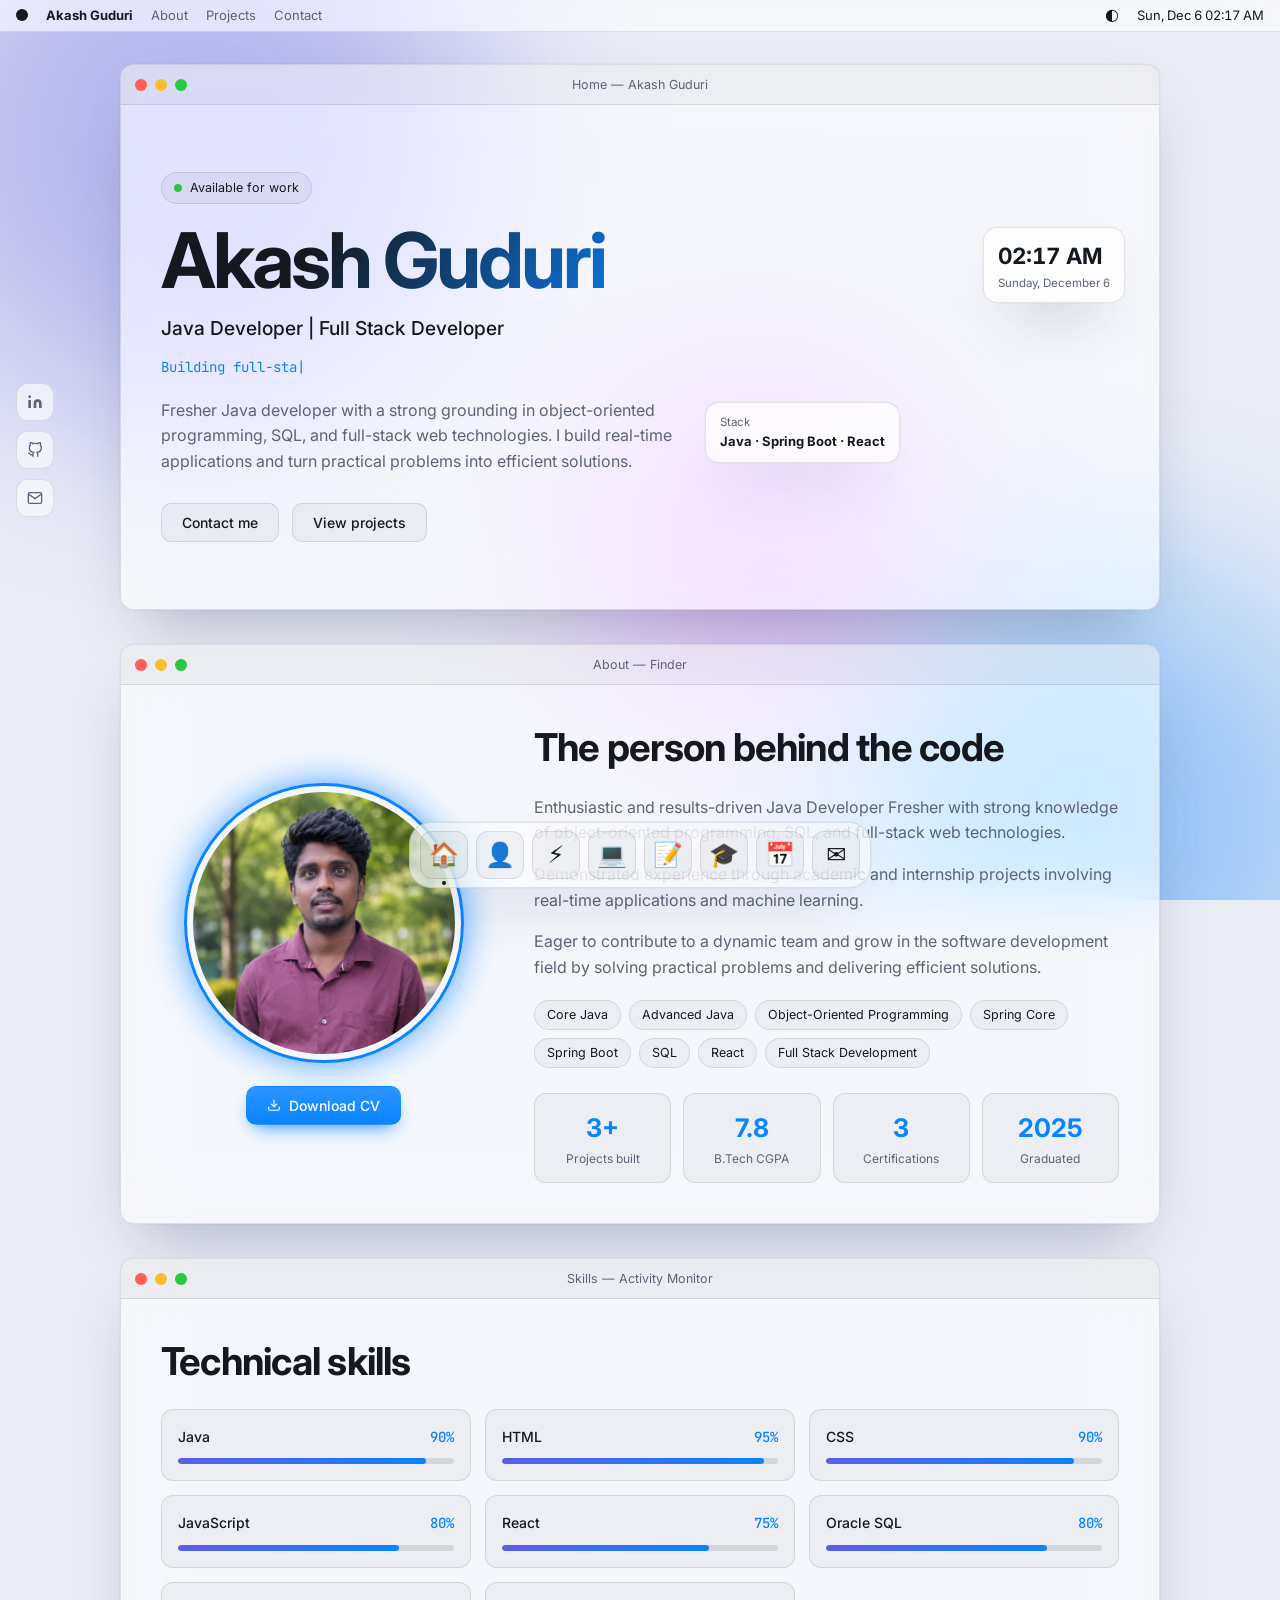
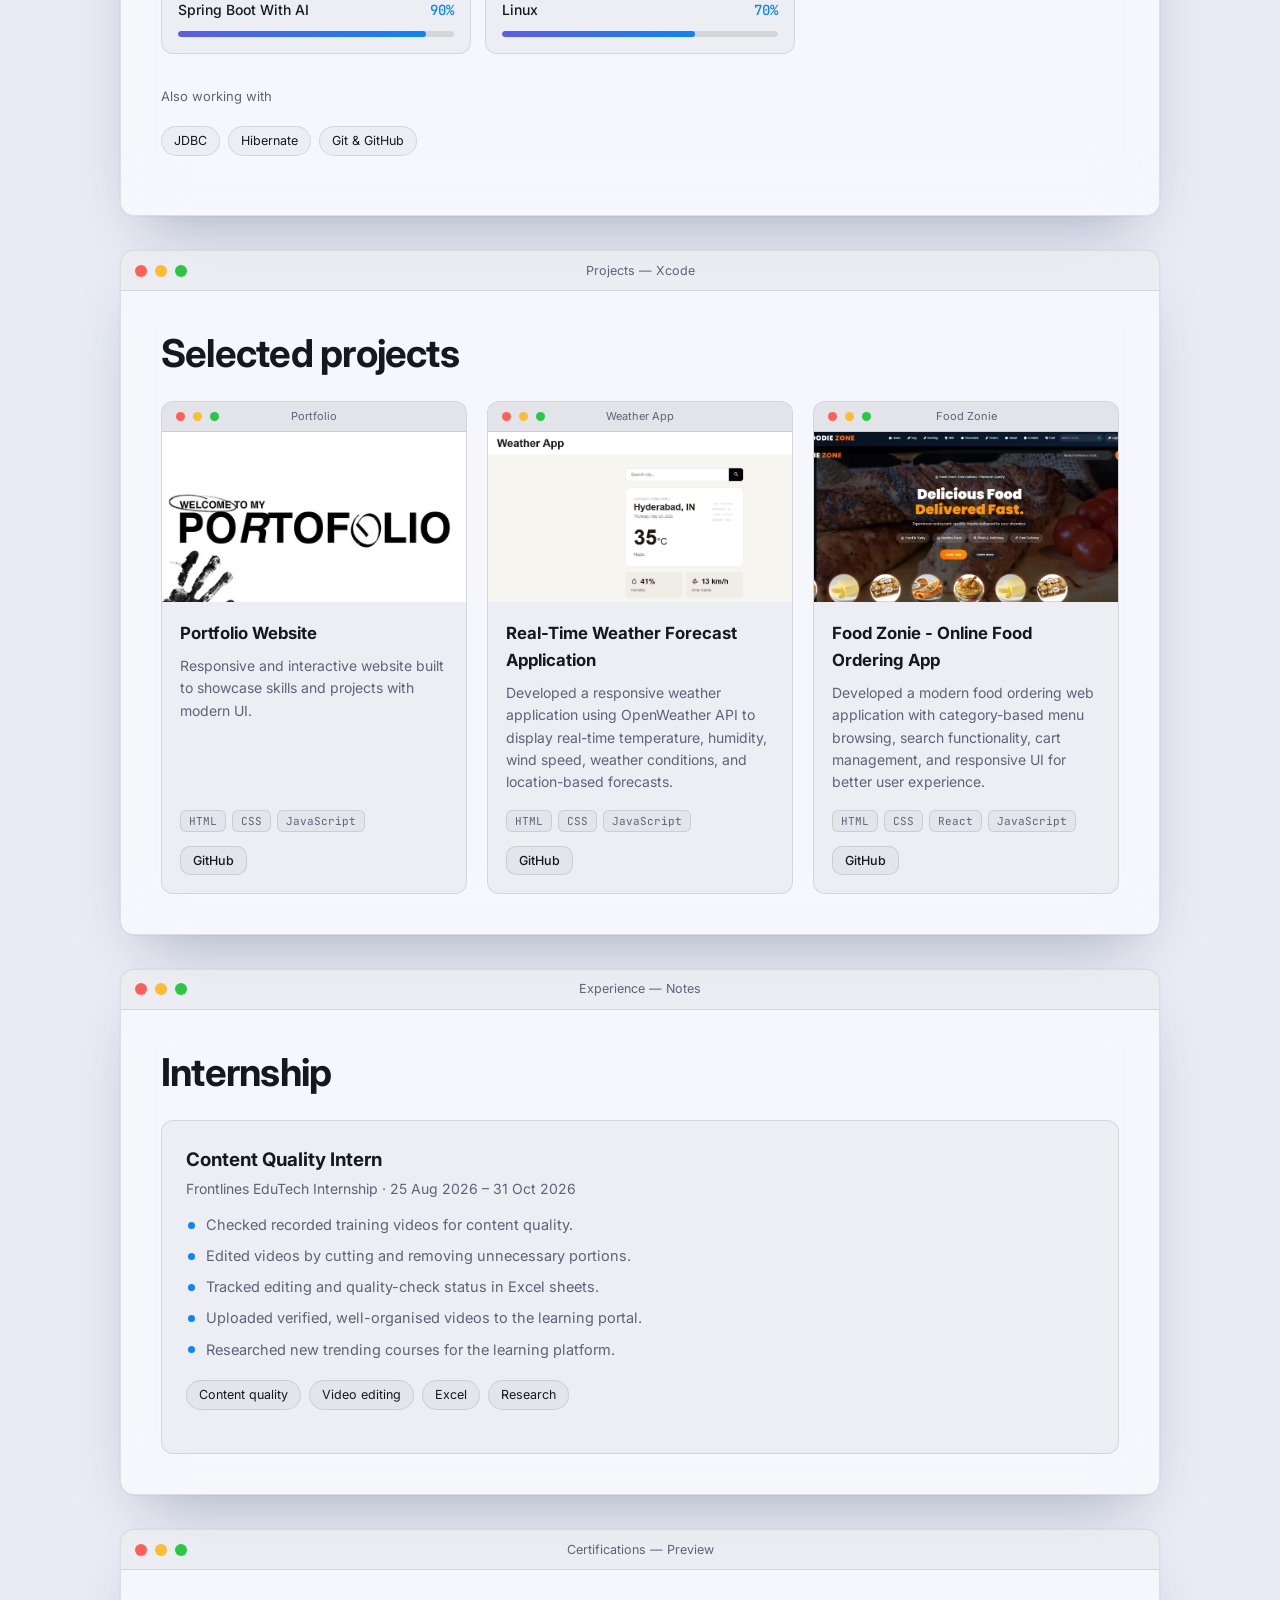
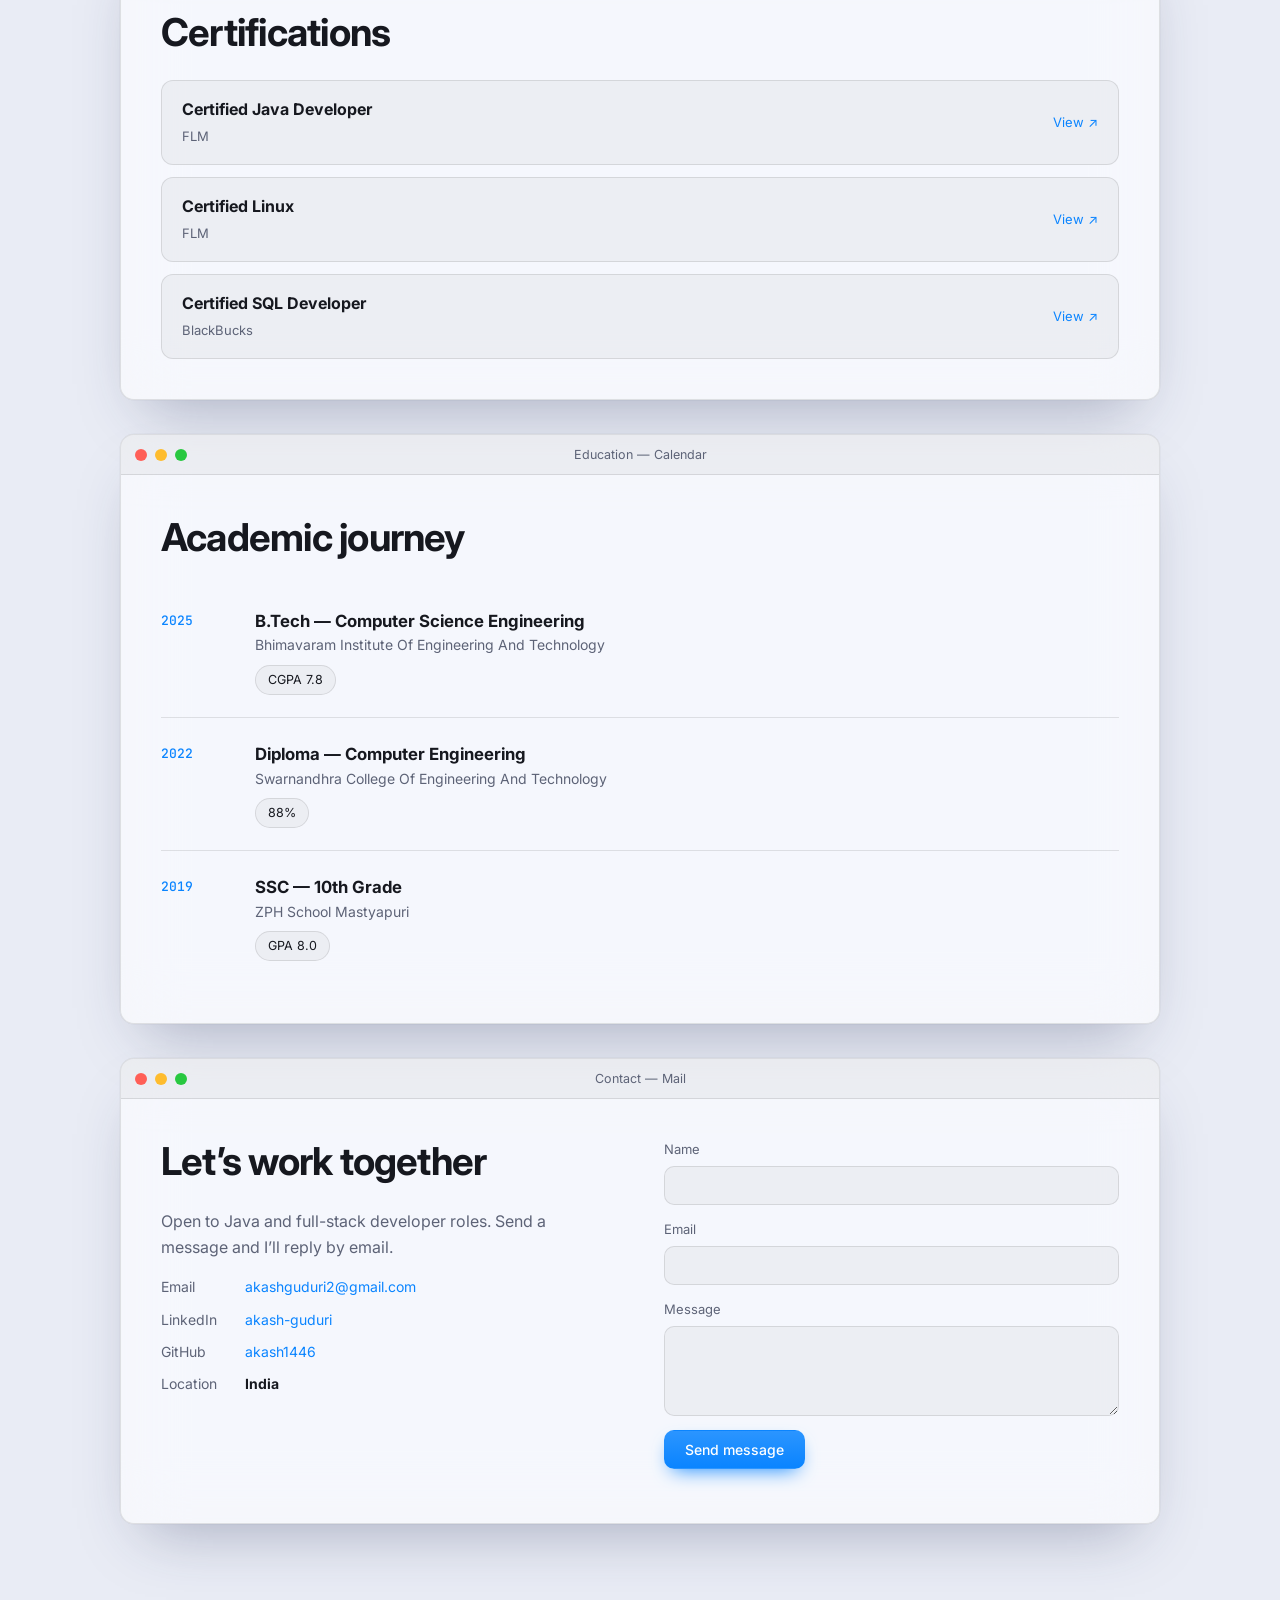
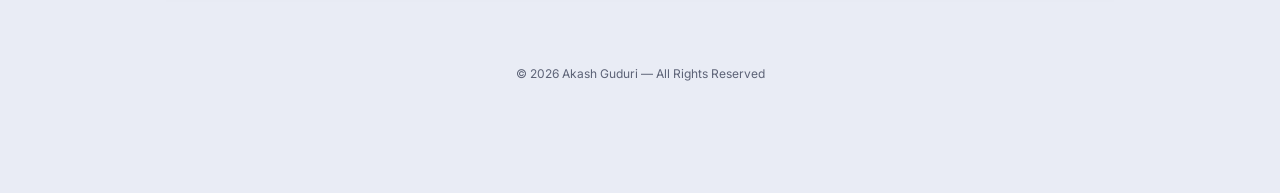
==== target/classes/static/index.html @ 2c626389 "change of springboot and frontend combination in webAPI" ====
<!DOCTYPE html>
<html lang="en" data-theme="dark">

<head>
  <meta charset="UTF-8" />
  <meta name="viewport" content="width=device-width, initial-scale=1.0, viewport-fit=cover" />
  <title>Akash Guduri — Java Full Stack Developer</title>
  <meta name="description" content="Akash Guduri Portfolio - Java Full Stack Developer" />
  <link rel="preconnect" href="https://fonts.googleapis.com" />
  <link rel="preconnect" href="https://fonts.gstatic.com" crossorigin />
  <link
    href="https://fonts.googleapis.com/css2?family=Inter:wght@300;400;500;600;700&family=JetBrains+Mono:wght@400;500&display=swap"
    rel="stylesheet" />
  <link rel="stylesheet" href="style.css" />
</head>

<body>
  <div id="loader">
    <div class="ld-logo"></div>
    <div class="ld-bar"><i></i></div>
  </div>
  <div class="wallpaper" aria-hidden="true"><i></i><i></i><i></i></div>

  <!-- MENU BAR -->
  <header class="menubar">
    <div class="mb-left">
      <span class="apple"></span>
      <b>Akash Guduri</b>
      <a href="#about">About</a><a href="#projects">Projects</a><a href="#contact">Contact</a>
    </div>
    <div class="mb-right">
      <button id="theme" aria-label="Toggle dark and light mode">◐</button>
      <span id="clock"></span>
    </div>
  </header>

  <!-- SOCIAL FLOAT (kept) -->
  <div class="social-float">
    <a href="https://www.linkedin.com/in/akash-guduri/" target="_blank" rel="noopener" title="LinkedIn"
      aria-label="LinkedIn">
      <svg width="16" height="16" viewBox="0 0 24 24" fill="currentColor">
        <path d="M16 8a6 6 0 0 1 6 6v7h-4v-7a2 2 0 0 0-2-2 2 2 0 0 0-2 2v7h-4v-7a6 6 0 0 1 6-6z" />
        <rect x="2" y="9" width="4" height="12" />
        <circle cx="4" cy="4" r="2" />
      </svg>
    </a>
    <a href="https://github.com/akash1446" target="_blank" rel="noopener" title="GitHub" aria-label="GitHub">
      <svg width="16" height="16" viewBox="0 0 24 24" fill="none" stroke="currentColor" stroke-width="2">
        <path
          d="M9 19c-5 1.5-5-2.5-7-3m14 6v-3.87a3.37 3.37 0 0 0-.94-2.61c3.14-.35 6.44-1.54 6.44-7A5.44 5.44 0 0 0 20 4.77 5.07 5.07 0 0 0 19.91 1S18.73.65 16 2.48a13.38 13.38 0 0 0-7 0C6.27.65 5.09 1 5.09 1A5.07 5.07 0 0 0 5 4.77a5.44 5.44 0 0 0-1.5 3.78c0 5.42 3.3 6.61 6.44 7A3.37 3.37 0 0 0 9 18.13V22" />
      </svg>
    </a>
    <a href="mailto:akashguduri2@gmail.com" title="Email" aria-label="Email">
      <svg width="16" height="16" viewBox="0 0 24 24" fill="none" stroke="currentColor" stroke-width="2">
        <path d="M4 4h16c1.1 0 2 .9 2 2v12c0 1.1-.9 2-2 2H4c-1.1 0-2-.9-2-2V6c0-1.1.9-2 2-2z" />
        <polyline points="22,6 12,13 2,6" />
      </svg>
    </a>
  </div>

  <main>
    <!-- HOME -->
    <section id="home" class="win hero">
      <div class="tb"><i class="r"></i><i class="y"></i><i class="g"></i><span>Home — Akash Guduri</span></div>
      <div class="wb hero-grid">
        <div class="hero-left">
          <div class="pill"><i class="dot"></i>Available for work</div>
          <h1>Akash Guduri</h1>
          <p class="hero-role">Java Developer | Full Stack Developer</p>
          <div class="hero-typed" id="typed-el"></div>
          <p class="lead">Fresher Java developer with a strong grounding in object-oriented programming, SQL, and
            full-stack web technologies. I build real-time applications and turn practical problems into efficient
            solutions.</p>
          <div class="btn-group">
            <a href="#contact" class="btn btn-ghost">Contact me</a>
            <a href="#projects" class="btn btn-ghost">View projects</a>
          </div>
        </div>
        <div class="hero-right">
          <div class="widget w-clock"><b id="w-time"></b><small id="w-date"></small></div>
          <div class="widget w-stack"><small>Stack</small><b>Java · Spring Boot · React</b></div>
        </div>
      </div>
    </section>

    <!-- ABOUT -->
    <section id="about" class="win">
      <div class="tb"><i class="r"></i><i class="y"></i><i class="g"></i><span>About — Finder</span></div>
      <div class="wb about-grid">
        <div class="about-side fade-in">
          <div class="about-photo">
            <img src="Images/Akasim.png" alt="Akash Guduri"
              onerror="this.parentNode.innerHTML='<div class=\'ph\'><span>AG</span></div>'" />
          </div>
          <a href="Images/Akash_Guduri_JFS.docx" download class="btn btn-primary">
            <svg width="14" height="14" viewBox="0 0 24 24" fill="none" stroke="currentColor" stroke-width="2">
              <path d="M21 15v4a2 2 0 0 1-2 2H5a2 2 0 0 1-2-2v-4" />
              <polyline points="7 10 12 15 17 10" />
              <line x1="12" y1="15" x2="12" y2="3" />
            </svg>
            Download CV
          </a>
        </div>
        <div class="fade-in">
          <h2 class="title">The person behind the code</h2>
          <p>Enthusiastic and results-driven Java Developer Fresher with strong knowledge of object-oriented
            programming, SQL, and full-stack web technologies.</p>
          <p>Demonstrated experience through academic and internship projects involving real-time applications and
            machine learning.</p>
          <p>Eager to contribute to a dynamic team and grow in the software development field by solving practical
            problems and delivering efficient solutions.</p>
          <div class="chips" id="focus"></div>
          <div class="about-stats">
            <div class="stat-item">
              <div class="stat-num">3+</div>
              <div class="stat-label">Projects built</div>
            </div>
            <div class="stat-item">
              <div class="stat-num">7.8</div>
              <div class="stat-label">B.Tech CGPA</div>
            </div>
            <div class="stat-item">
              <div class="stat-num">3</div>
              <div class="stat-label">Certifications</div>
            </div>
            <div class="stat-item">
              <div class="stat-num">2025</div>
              <div class="stat-label">Graduated</div>
            </div>
          </div>
        </div>
      </div>
    </section>

    <!-- SKILLS -->
    <section id="skills" class="win">
      <div class="tb"><i class="r"></i><i class="y"></i><i class="g"></i><span>Skills — Activity Monitor</span></div>
      <div class="wb">
        <h2 class="title">Technical skills</h2>
        <div class="skills-grid" id="skill-list"></div>
        <p class="sub">Also working with</p>
        <div class="chips" id="more-skills"></div>
      </div>
    </section>

    <!-- PROJECTS -->
    <section id="projects" class="win">
      <div class="tb"><i class="r"></i><i class="y"></i><i class="g"></i><span>Projects — Xcode</span></div>
      <div class="wb">
        <h2 class="title">Selected projects</h2>
        <div class="projects-grid" id="project-list"></div>
      </div>
    </section>

    <!-- EXPERIENCE -->
    <section id="experience" class="win">
      <div class="tb"><i class="r"></i><i class="y"></i><i class="g"></i><span>Experience — Notes</span></div>
      <div class="wb">
        <h2 class="title">Internship</h2>
        <div class="card fade-in">
          <h3>Content Quality Intern</h3>
          <p class="inst">Frontlines EduTech Internship · 25 Aug 2026 – 31 Oct 2026</p>
          <ul class="points">
            <li>Checked recorded training videos for content quality.</li>
            <li>Edited videos by cutting and removing unnecessary portions.</li>
            <li>Tracked editing and quality-check status in Excel sheets.</li>
            <li>Uploaded verified, well-organised videos to the learning portal.</li>
            <li>Researched new trending courses for the learning platform.</li>
          </ul>
          <div class="chips"><span class="chip">Content quality</span><span class="chip">Video editing</span><span
              class="chip">Excel</span><span class="chip">Research</span></div>
        </div>
      </div>
    </section>

    <!-- CERTIFICATIONS -->
    <section id="certifications" class="win">
      <div class="tb"><i class="r"></i><i class="y"></i><i class="g"></i><span>Certifications — Preview</span></div>
      <div class="wb">
        <h2 class="title">Certifications</h2>
        <div class="cert-list" id="cert-list"></div>
      </div>
    </section>

    <!-- EDUCATION -->
    <section id="education" class="win">
      <div class="tb"><i class="r"></i><i class="y"></i><i class="g"></i><span>Education — Calendar</span></div>
      <div class="wb">
        <h2 class="title">Academic journey</h2>
        <div class="edu-list">
          <div class="edu-item fade-in">
            <div class="edu-year">2025</div>
            <div>
              <h3>B.Tech — Computer Science Engineering</h3>
              <p class="inst">Bhimavaram Institute Of Engineering And Technology</p><span class="chip">CGPA 7.8</span>
            </div>
          </div>
          <div class="edu-item fade-in">
            <div class="edu-year">2022</div>
            <div>
              <h3>Diploma — Computer Engineering</h3>
              <p class="inst">Swarnandhra College Of Engineering And Technology</p><span class="chip">88%</span>
            </div>
          </div>
          <div class="edu-item fade-in">
            <div class="edu-year">2019</div>
            <div>
              <h3>SSC — 10th Grade</h3>
              <p class="inst">ZPH School Mastyapuri</p><span class="chip">GPA 8.0</span>
            </div>
          </div>
        </div>
      </div>
    </section>

    <!-- CONTACT -->
    <section id="contact" class="win">
      <div class="tb"><i class="r"></i><i class="y"></i><i class="g"></i><span>Contact — Mail</span></div>
      <div class="wb contact-grid">
        <div>
          <h2 class="title">Let’s work together</h2>
          <p>Open to Java and full-stack developer roles. Send a message and I’ll reply by email.</p>
          <ul class="contact-list">
            <li><span>Email</span><a href="mailto:akashguduri2@gmail.com">akashguduri2@gmail.com</a></li>
            <li><span>LinkedIn</span><a href="https://www.linkedin.com/in/akash-guduri/" target="_blank"
                rel="noopener">akash-guduri</a></li>
            <li><span>GitHub</span><a href="https://github.com/akash1446" target="_blank" rel="noopener">akash1446</a>
            </li>
            <li><span>Location</span><b>India</b></li>
          </ul>
          <a id="wa-btn" class="btn" target="_blank" rel="noopener" hidden>Chat on WhatsApp</a>
        </div>
        <form id="contact-form" class="form">
          <input class="hp" name="website" tabindex="-1" autocomplete="off" aria-hidden="true" />
          <label>Name<input name="name" required autocomplete="name" /></label>
          <label>Email<input name="email" type="email" required autocomplete="email" /></label>
          <label>Message<textarea name="msg" rows="4" required></textarea></label>
          <button class="btn btn-primary" type="submit">Send message</button>
          <small id="form-note"></small>
        </form>
      </div>
    </section>
  </main>

  <footer>© 2026 Akash Guduri — All Rights Reserved</footer>

  <!-- DOCK -->
  <nav class="dock" id="dock" aria-label="Main navigation"></nav>

  <script src="script.js"></script>
</body>

</html>
---- target/classes/static/style.css ----
*,*::before,*::after{box-sizing:border-box;margin:0;padding:0}
:root{
  --bg:#0b0d14;--glass:rgba(30,32,44,.55);--glass2:rgba(255,255,255,.06);--bar:rgba(20,22,32,.6);
  --text:#f2f3f7;--muted:#9aa0b4;--border:rgba(255,255,255,.12);--accent:#0a84ff;--accent2:#5e5ce6;
  --shadow:0 30px 70px -20px rgba(0,0,0,.6),0 0 0 .5px rgba(255,255,255,.08);
  --sans:'Inter',-apple-system,BlinkMacSystemFont,'SF Pro Text',system-ui,sans-serif;--mono:'JetBrains Mono',ui-monospace,monospace;
}
[data-theme=light]{
  --bg:#e9ecf5;--glass:rgba(255,255,255,.6);--glass2:rgba(0,0,0,.04);--bar:rgba(255,255,255,.6);
  --text:#16181f;--muted:#5d6377;--border:rgba(0,0,0,.1);--shadow:0 30px 60px -25px rgba(40,50,90,.35),0 0 0 .5px rgba(0,0,0,.06);
}
html{scroll-behavior:smooth;scroll-padding-top:60px}
body{background:var(--bg);color:var(--text);font-family:var(--sans);line-height:1.6;overflow-x:hidden;transition:background .4s,color .4s;-webkit-font-smoothing:antialiased}
a{color:inherit}
.wallpaper{position:fixed;inset:0;z-index:-1;overflow:hidden}
.wallpaper i{position:absolute;border-radius:50%;filter:blur(90px);opacity:.55}
.wallpaper i:nth-child(1){width:46vw;height:46vw;background:#5e5ce6;top:-12vw;left:-8vw}
.wallpaper i:nth-child(2){width:40vw;height:40vw;background:#0a84ff;bottom:-14vw;right:-6vw}
.wallpaper i:nth-child(3){width:28vw;height:28vw;background:#bf5af2;top:40%;left:45%;opacity:.3}
[data-theme=light] .wallpaper i{opacity:.35}

/* loader */
#loader{position:fixed;inset:0;z-index:999;background:#000;display:grid;place-content:center;justify-items:center;gap:28px;transition:opacity .6s .1s,visibility .6s .1s}
#loader.done{opacity:0;visibility:hidden}
.ld-logo{width:64px;height:64px;border-radius:16px;background:linear-gradient(135deg,var(--accent),var(--accent2));box-shadow:0 0 50px rgba(10,132,255,.5)}
.ld-bar{width:160px;height:4px;border-radius:4px;background:#333;overflow:hidden}
.ld-bar i{display:block;height:100%;width:0;background:#fff;animation:ld 1.1s ease forwards}
@keyframes ld{to{width:100%}}

/* menu bar */
.menubar{position:fixed;top:0;left:0;right:0;height:32px;z-index:100;display:flex;justify-content:space-between;align-items:center;padding:0 16px;font-size:13px;background:var(--bar);backdrop-filter:blur(24px) saturate(1.6);-webkit-backdrop-filter:blur(24px) saturate(1.6);border-bottom:1px solid var(--border)}
.mb-left,.mb-right{display:flex;align-items:center;gap:18px}
.mb-left a{text-decoration:none;color:var(--muted);transition:color .2s}
.mb-left a:hover{color:var(--text)}
.apple{width:12px;height:12px;border-radius:50%;background:var(--text);display:inline-block}
#theme{background:none;border:0;color:var(--text);font-size:16px;cursor:pointer;line-height:1}
#clock{font-variant-numeric:tabular-nums}

/* windows */
main{max-width:1080px;margin:0 auto;padding:64px 20px 140px;display:grid;gap:34px}
.win{background:var(--glass);backdrop-filter:blur(30px) saturate(1.5);-webkit-backdrop-filter:blur(30px) saturate(1.5);border:1px solid var(--border);border-radius:14px;box-shadow:var(--shadow);overflow:hidden}
.tb{height:40px;display:flex;align-items:center;gap:8px;padding:0 14px;background:var(--glass2);border-bottom:1px solid var(--border);position:relative}
.tb i{width:12px;height:12px;border-radius:50%;cursor:pointer;flex:none}
.tb .r{background:#ff5f57}.tb .y{background:#febc2e}.tb .g{background:#28c840}
.tb span{position:absolute;left:0;right:0;text-align:center;font-size:12.5px;color:var(--muted);pointer-events:none}
.wb{padding:40px;transition:max-height .45s ease,padding .45s ease,opacity .3s;max-height:3000px}
.win.min .wb{max-height:0;padding-top:0;padding-bottom:0;opacity:0}
.title{font-size:clamp(1.7rem,3vw,2.4rem);letter-spacing:-.02em;line-height:1.15;margin-bottom:1.6rem;font-weight:700}
.sub{margin:2rem 0 .8rem;color:var(--muted);font-size:13px}
p{color:var(--muted);margin-bottom:1rem;max-width:68ch}

/* hero */
.hero-grid{display:grid;grid-template-columns:1.3fr 1fr;gap:3rem;align-items:center;min-height:56vh}
.pill{display:inline-flex;align-items:center;gap:8px;padding:5px 12px;border-radius:99px;border:1px solid var(--border);background:var(--glass2);font-size:12.5px;margin-bottom:1.2rem}
.dot{width:8px;height:8px;border-radius:50%;background:#28c840;box-shadow:0 0 0 0 rgba(40,200,64,.6);animation:pulse 2s infinite}
@keyframes pulse{70%{box-shadow:0 0 0 8px rgba(40,200,64,0)}100%{box-shadow:0 0 0 0 rgba(40,200,64,0)}}
.hero h1{font-size:clamp(2.6rem,6vw,4.8rem);line-height:1;letter-spacing:-.04em;font-weight:700;background:linear-gradient(120deg,var(--text) 30%,var(--accent) 100%);-webkit-background-clip:text;background-clip:text;color:transparent;margin-bottom:.8rem}
.hero-role{font-size:1.2rem;color:var(--text);font-weight:500;margin-bottom:.8rem}
.hero-typed{font-family:var(--mono);font-size:14px;color:var(--accent);min-height:22px;margin-bottom:1.2rem}
.hero-typed::after{content:'|';animation:blink 1s infinite}
@keyframes blink{50%{opacity:0}}
.lead{margin-bottom:1.8rem}
.btn-group{display:flex;gap:.8rem;flex-wrap:wrap}
.btn{display:inline-flex;align-items:center;gap:8px;padding:10px 20px;border-radius:10px;font:500 14px var(--sans);text-decoration:none;cursor:pointer;border:1px solid var(--border);color:var(--text);background:var(--glass2);transition:transform .2s,box-shadow .2s,background .2s}
.btn:hover{transform:translateY(-2px)}
.btn-primary{background:linear-gradient(180deg,#2b95ff,var(--accent));border-color:transparent;color:#fff;box-shadow:0 8px 20px -8px var(--accent)}
.hero-right{position:relative;display:flex;justify-content:center;min-height:240px}
.hero-img-wrap{width:min(300px,100%);aspect-ratio:4/5;border-radius:22px;overflow:hidden;border:1px solid var(--border);box-shadow:var(--shadow)}
.hero-img-wrap img,.about-photo img{width:100%;height:100%;object-fit:cover;display:block}
.ph{width:100%;height:100%;display:grid;place-items:center;background:linear-gradient(135deg,var(--accent2),var(--accent));font-size:4rem;font-weight:700;color:#fff}
.widget{position:absolute;padding:10px 14px;border-radius:14px;background:var(--glass);backdrop-filter:blur(20px);-webkit-backdrop-filter:blur(20px);border:1px solid var(--border);box-shadow:var(--shadow);display:grid;font-size:13px;animation:float 6s ease-in-out infinite}
.widget small{color:var(--muted);font-size:11.5px}
.w-clock{top:-10px;right:-6px}.w-clock b{font-size:1.4rem;font-variant-numeric:tabular-nums}
.w-stack{bottom:14px;left:-18px;animation-delay:-3s}
@keyframes float{50%{transform:translateY(-8px)}}

/* about */
.about-grid{display:grid;grid-template-columns:1fr 1.8fr;gap:3rem;align-items:center}
.about-side{display:grid;justify-items:center;gap:1.4rem}
.about-photo{width:min(280px,100%);aspect-ratio:1;margin:auto;border-radius:50%;overflow:hidden;border:3px solid var(--accent);padding:6px;box-shadow:0 0 40px -6px var(--accent)}
.about-photo img,.about-photo .ph{border-radius:50%}
.chips{display:flex;flex-wrap:wrap;gap:8px;margin:1.2rem 0}
.chip{display:inline-block;padding:4px 12px;border-radius:99px;font-size:12.5px;border:1px solid var(--border);background:var(--glass2);color:var(--text)}
.about-stats{display:grid;grid-template-columns:repeat(4,1fr);gap:12px;margin-top:1.6rem}
.stat-item{padding:14px;border-radius:12px;background:var(--glass2);border:1px solid var(--border);text-align:center}
.stat-num{font-size:1.6rem;font-weight:700;color:var(--accent)}
.stat-label{font-size:12px;color:var(--muted)}

/* skills */
.skills-grid{display:grid;grid-template-columns:repeat(auto-fit,minmax(240px,1fr));gap:14px}
.skill-item{padding:16px;border-radius:12px;background:var(--glass2);border:1px solid var(--border)}
.skill-header{display:flex;justify-content:space-between;margin-bottom:10px;font-size:14px;font-weight:500}
.skill-pct{font-family:var(--mono);color:var(--accent)}
.bar-track{height:6px;border-radius:6px;background:var(--border);overflow:hidden}
.bar-fill{height:100%;width:0;border-radius:6px;background:linear-gradient(90deg,var(--accent2),var(--accent));transition:width 1.2s cubic-bezier(.2,.8,.2,1)}

/* projects */
.projects-grid{display:grid;grid-template-columns:repeat(auto-fit,minmax(290px,1fr));gap:20px}
.project-card{border-radius:12px;overflow:hidden;border:1px solid var(--border);background:var(--glass2);display:flex;flex-direction:column;transition:transform .3s,box-shadow .3s}
.project-card:hover{transform:translateY(-6px);box-shadow:var(--shadow)}
.project-card .tb{height:30px;background:var(--glass2)}
.project-card .tb i{width:9px;height:9px}
.project-card .tb span{font-size:11px}
.project-img{height:170px;overflow:hidden;background:linear-gradient(135deg,var(--accent2),var(--accent))}
.project-img img{width:100%;height:100%;object-fit:cover;display:block;transition:transform .5s}
.project-card:hover .project-img img{transform:scale(1.06)}
.project-body{padding:18px;display:flex;flex-direction:column;gap:8px;flex:1}
.project-body h3{font-size:1.05rem}
.project-body p{font-size:14px;margin:0}
.tech-tags{display:flex;flex-wrap:wrap;gap:6px;margin-top:auto;padding-top:8px}
.tech-tag{font:11px var(--mono);padding:3px 8px;border-radius:6px;background:var(--glass2);border:1px solid var(--border);color:var(--muted)}
.proj-links{display:flex;gap:8px;padding-top:6px}
.proj-links .btn{padding:6px 12px;font-size:12.5px}

/* cards, certs, edu */
.card{padding:24px;border-radius:12px;background:var(--glass2);border:1px solid var(--border)}
.card h3{margin-bottom:4px}
.points{list-style:none;display:grid;gap:8px;margin:12px 0 4px}
.points li{position:relative;padding-left:20px;color:var(--muted);font-size:14.5px}
.points li::before{content:'';position:absolute;left:2px;top:.6em;width:7px;height:7px;border-radius:50%;background:var(--accent)}
.cert-list{display:grid;gap:12px}
.cert-item{display:flex;justify-content:space-between;align-items:center;gap:1rem;padding:16px 20px;border-radius:12px;background:var(--glass2);border:1px solid var(--border);transition:border-color .2s}
.cert-item:hover{border-color:var(--accent)}
.cert-item h4{font-size:1rem}.cert-item span{font-size:13px;color:var(--muted)}
.cert-link{color:var(--accent);text-decoration:none;font-size:13px;white-space:nowrap}
.edu-item{display:grid;grid-template-columns:70px 1fr;gap:1.5rem;padding:1.4rem 0;border-bottom:1px solid var(--border)}
.edu-item:last-child{border:0}
.edu-year{font:500 13px var(--mono);color:var(--accent);padding-top:4px}
.edu-item h3{font-size:1.05rem}
.inst{font-size:14px;margin-bottom:8px}

/* contact */
.contact-grid{display:grid;grid-template-columns:1fr 1fr;gap:3rem}
.contact-list{list-style:none;display:grid;gap:10px;margin-top:1rem}
.contact-list li{display:flex;gap:14px;font-size:14px}
.contact-list span{width:70px;color:var(--muted)}
.contact-list a{color:var(--accent);text-decoration:none}
.form{display:grid;gap:14px}
.form label{display:grid;gap:6px;font-size:13px;color:var(--muted)}
.form input,.form textarea{font:14px var(--sans);color:var(--text);padding:10px 12px;border-radius:10px;border:1px solid var(--border);background:var(--glass2);resize:vertical;transition:border-color .2s,box-shadow .2s}
.form input:focus,.form textarea:focus{outline:0;border-color:var(--accent);box-shadow:0 0 0 3px rgba(10,132,255,.25)}
.form .btn{justify-self:start}
#form-note{color:var(--muted)}

/* social float */
.social-float{position:fixed;left:16px;top:50%;transform:translateY(-50%);display:flex;flex-direction:column;gap:10px;z-index:50}
.social-float a{width:38px;height:38px;display:grid;place-items:center;border-radius:12px;border:1px solid var(--border);background:var(--glass);backdrop-filter:blur(20px);-webkit-backdrop-filter:blur(20px);color:var(--muted);transition:.25s}
.social-float a:hover{color:var(--accent);transform:translateX(4px)}
footer{text-align:center;font-size:12px;color:var(--muted);padding:0 0 110px}

/* dock */
.dock{position:fixed;left:50%;bottom:12px;transform:translateX(-50%);z-index:100;display:flex;align-items:flex-end;gap:8px;padding:8px 10px;border-radius:22px;background:var(--glass);backdrop-filter:blur(28px) saturate(1.6);-webkit-backdrop-filter:blur(28px) saturate(1.6);border:1px solid var(--border);box-shadow:var(--shadow);max-width:calc(100vw - 16px)}
.dock a{--s:1;position:relative;width:48px;height:48px;flex:none;display:grid;place-items:center;font-size:24px;text-decoration:none;border-radius:12px;background:var(--glass2);border:1px solid var(--border);transform:scale(var(--s));transform-origin:bottom;transition:transform .12s ease-out}
.dock a.active::after{content:'';position:absolute;bottom:-7px;width:4px;height:4px;border-radius:50%;background:var(--text)}
.dock a em{position:absolute;bottom:calc(100% + 10px);padding:3px 9px;border-radius:7px;background:var(--bar);backdrop-filter:blur(14px);border:1px solid var(--border);font:12px var(--sans);font-style:normal;white-space:nowrap;opacity:0;pointer-events:none;transition:opacity .15s}
.dock a:hover em,.dock a:focus-visible em{opacity:1}
:focus-visible{outline:2px solid var(--accent);outline-offset:2px}

/* reveal */
.fade-in{opacity:0;transform:translateY(20px);transition:opacity .7s,transform .7s}
.fade-in.visible{opacity:1;transform:none}

@media (max-width:900px){
  .hero-grid,.about-grid,.contact-grid{grid-template-columns:1fr}
  .hero-right{order:-1;min-height:130px}.w-stack{left:0}.w-clock{right:0}
  .social-float{display:none}.wb{padding:26px 20px}
  .about-stats{grid-template-columns:1fr 1fr}
  .mb-left a{display:none}
  .dock{gap:5px;overflow-x:auto}.dock a{width:42px;height:42px;font-size:20px}
}
@media (prefers-reduced-motion:reduce){*{animation:none!important;transition:none!important}.fade-in{opacity:1;transform:none}.bar-fill{transition:none}}

[hidden]{display:none!important}
.hp{position:absolute;left:-9999px;opacity:0;height:0}
#wa-btn{margin-top:1.2rem}
#form-note.err{color:#ff453a}
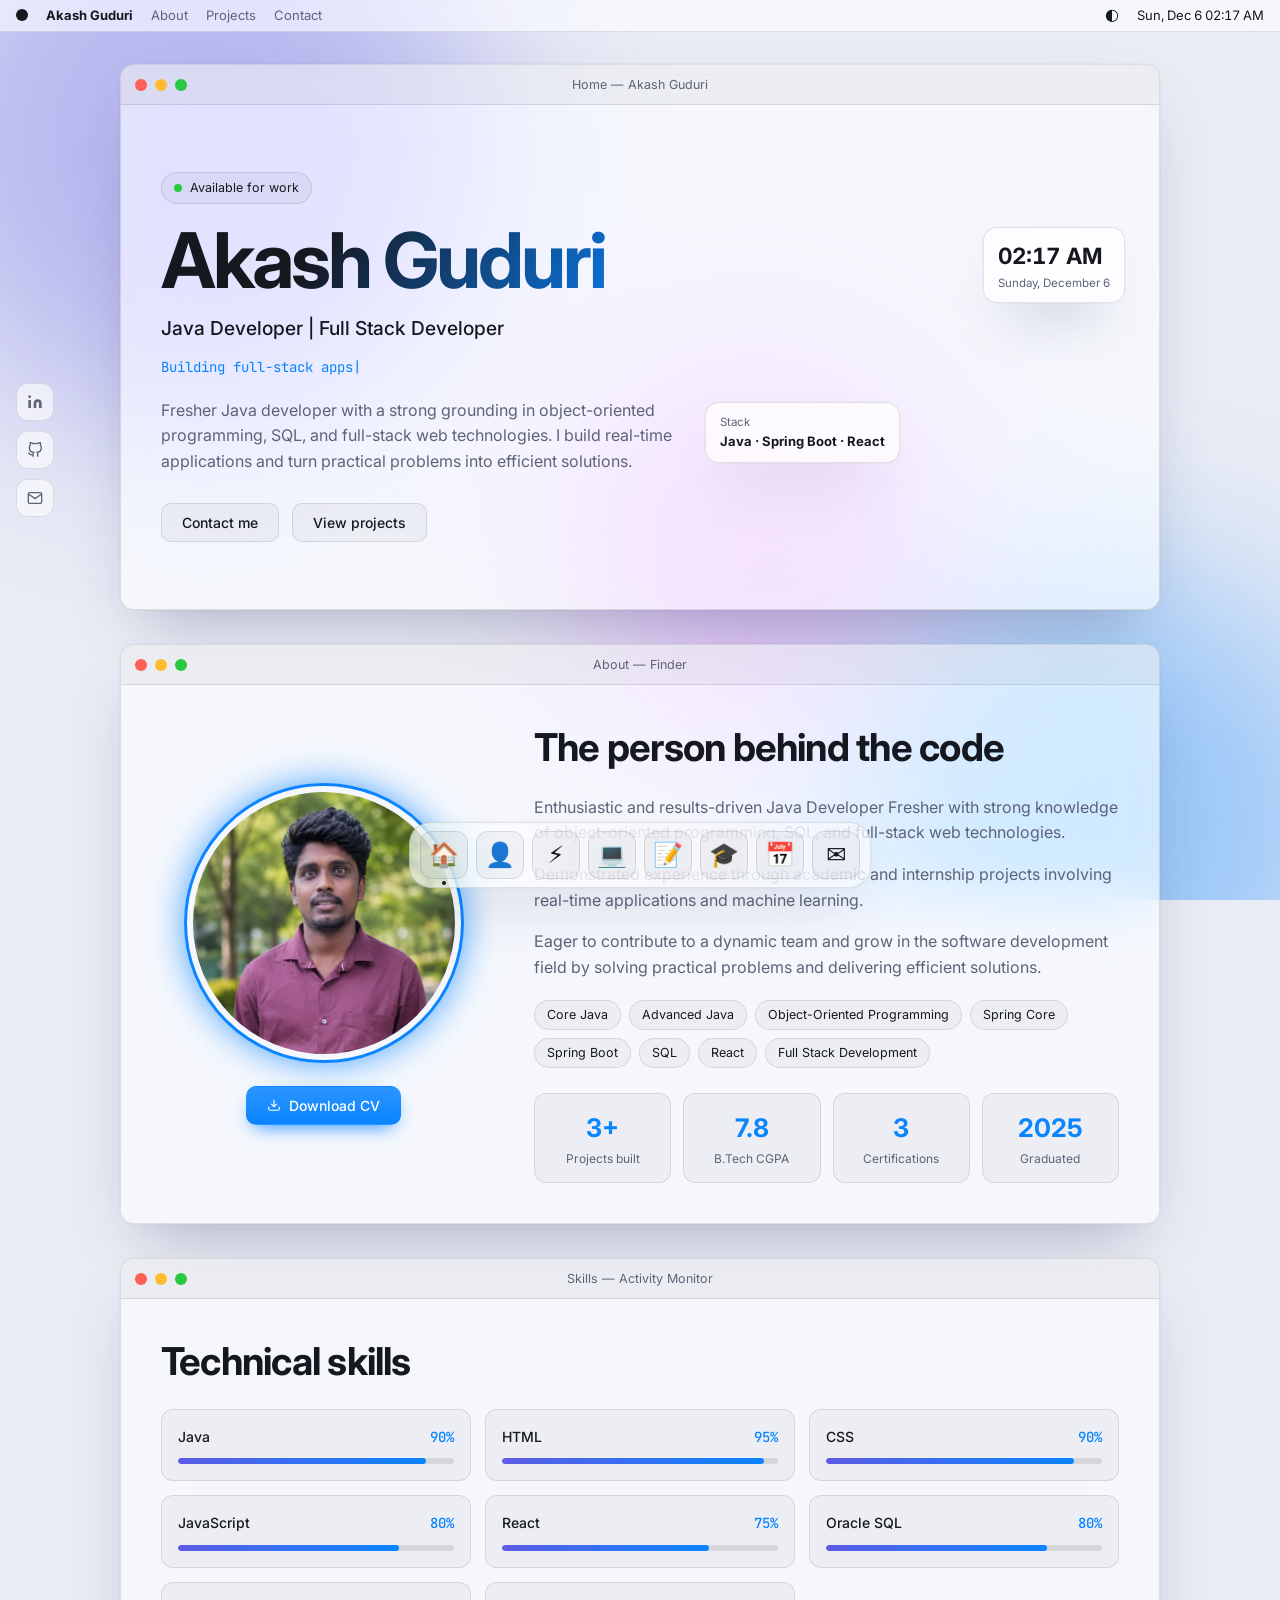
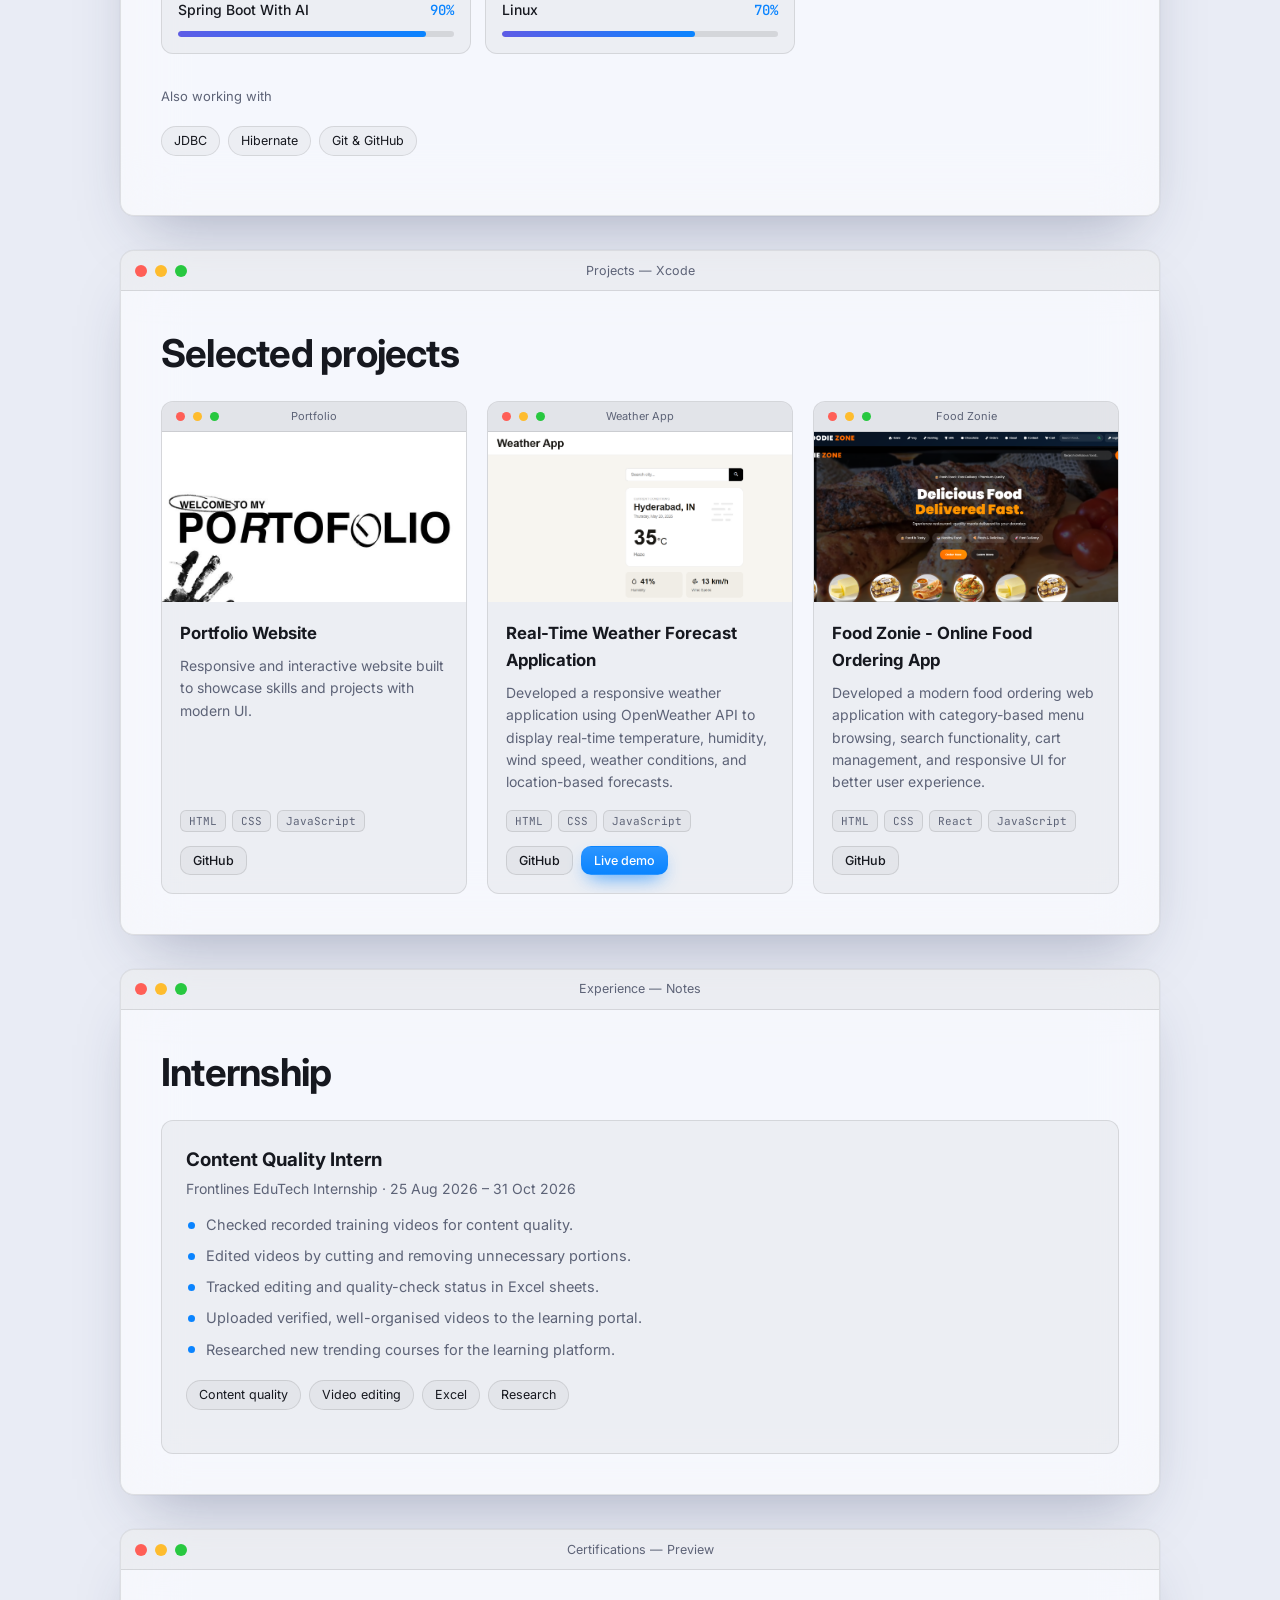
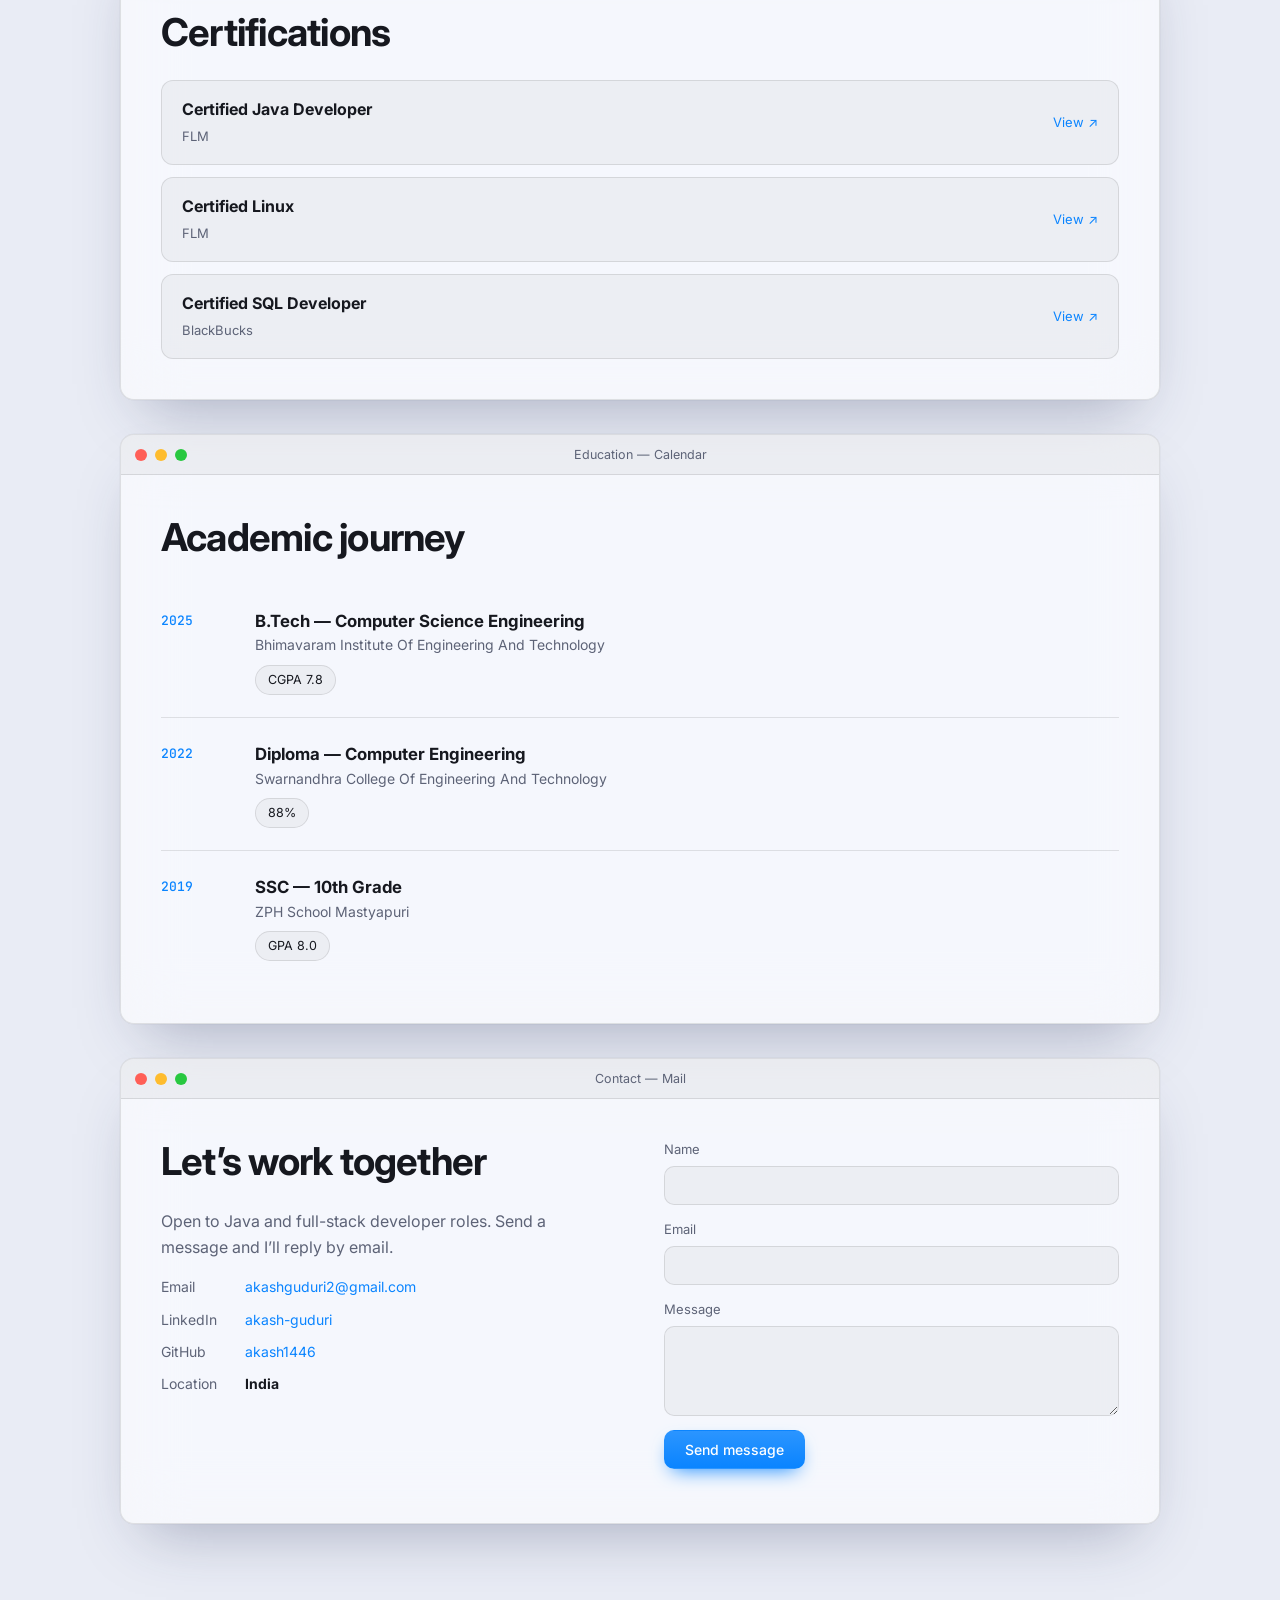
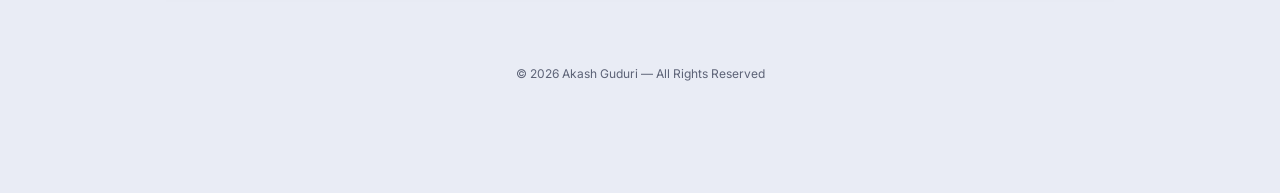
==== commit a14e4819: "Modify please some files" ====
--- a/target/classes/static/index.html
+++ b/target/classes/static/index.html
@@ -234,7 +234,7 @@
           <input class="hp" name="website" tabindex="-1" autocomplete="off" aria-hidden="true" />
           <label>Name<input name="name" required autocomplete="name" /></label>
           <label>Email<input name="email" type="email" required autocomplete="email" /></label>
-          <label>Message<textarea name="msg" rows="4" required></textarea></label>
+          <label>Message<textarea name="message" rows="4" required></textarea></label>
           <button class="btn btn-primary" type="submit">Send message</button>
           <small id="form-note"></small>
         </form>
--- a/target/classes/static/style.css
+++ b/target/classes/static/style.css
@@ -173,4 +173,10 @@
 [hidden]{display:none!important}
 .hp{position:absolute;left:-9999px;opacity:0;height:0}
 #wa-btn{margin-top:1.2rem}
-#form-note.err{color:#ff453a}+#form-note.err{color:#ff453a}
+
+/* safety: the loader always disappears, even if a script error stops script.js */
+#loader{animation:ldHide .6s 3.5s forwards}
+@keyframes ldHide{to{opacity:0;visibility:hidden}}
+
+.project-img a{display:block;height:100%}
